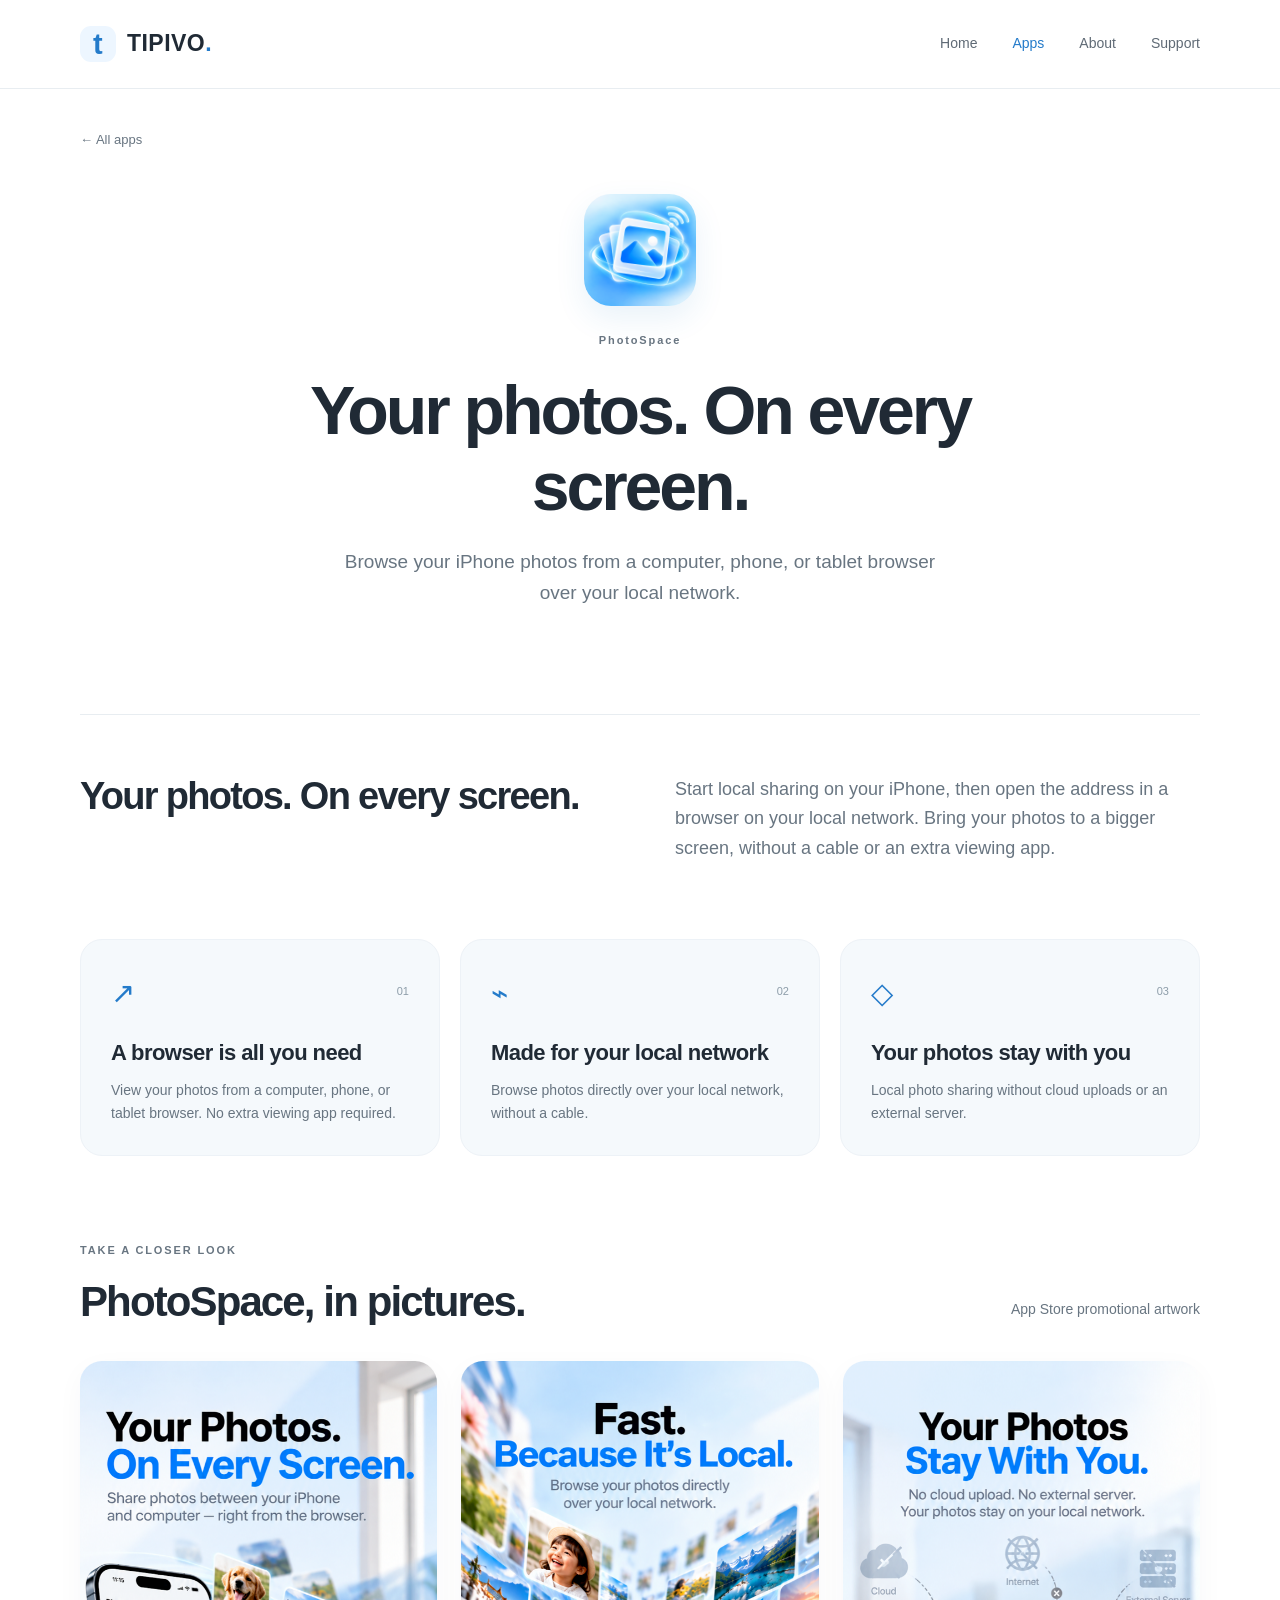
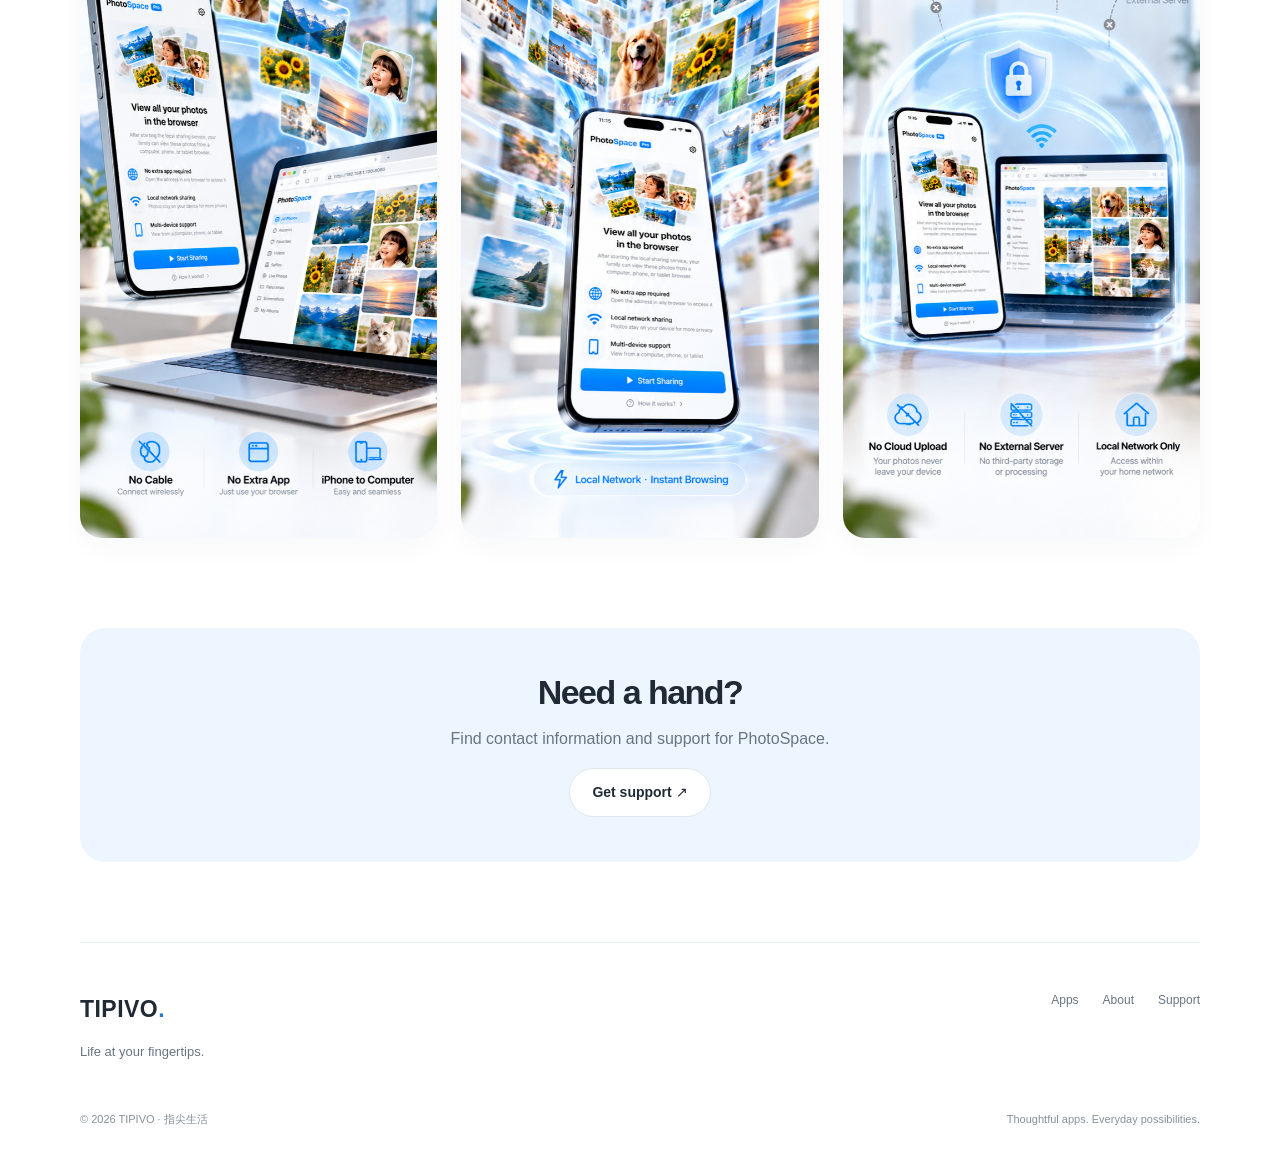
==== apps/photospace/index.html @ 38e9fb0a "Update policy" ====
<!doctype html>
<html lang="en"><head><meta charset="utf-8"><meta name="viewport" content="width=device-width, initial-scale=1"><title>PhotoSpace · TIPIVO</title><meta name="description" content="Browse your iPhone photos from a computer, phone, or tablet browser over your local network."><meta name="theme-color" content="#ffffff"><link rel="canonical" href="https://a724632952.github.io/tipivo-website/apps/photospace/index.html"><meta property="og:title" content="PhotoSpace · TIPIVO"><meta property="og:description" content="Browse your iPhone photos from a computer, phone, or tablet browser over your local network."><meta property="og:type" content="website"><link rel="icon" href="../../assets/favicon.svg" type="image/svg+xml"><link rel="stylesheet" href="../../assets/style.css"><script src="../../assets/main.js" defer></script></head>
<body><a class="skip" href="#main">Skip to content</a><header class="header"><div class="nav-wrap"><a class="brand" href="../../index.html" aria-label="TIPIVO home"><span class="brand-mark" aria-hidden="true">t</span>TIPIVO<span class="brand-dot">.</span></a><button class="menu-toggle" aria-expanded="false" aria-controls="navigation">Menu <span aria-hidden="true">☰</span></button><nav id="navigation" aria-label="Main navigation"><a href="../../index.html" >Home</a><a href="../../index.html#apps" aria-current="location">Apps</a><a href="../../about.html" >About</a><a href="../../support.html" >Support</a></nav></div></header><main id="main"><section class="product-intro container"><a class="back-link" href="../../index.html#apps">← All apps</a><img class="product-icon" src="../../assets/images/photospace-icon.png" alt="PhotoSpace app icon" width="112" height="112"><p class="eyebrow">PhotoSpace</p><h1>Your photos. On every screen.</h1><p>Browse your iPhone photos from a computer, phone, or tablet browser over your local network.</p></section><section class="product-summary container"><h2>Your photos. On every screen.</h2><p>Start local sharing on your iPhone, then open the address in a browser on your local network. Bring your photos to a bigger screen, without a cable or an extra viewing app.</p></section><section class="features container" aria-label="Features"><article><span class="feature-symbol" aria-hidden="true">↗</span><span class="feature-number">01</span><h3>A browser is all you need</h3><p>View your photos from a computer, phone, or tablet browser. No extra viewing app required.</p></article><article><span class="feature-symbol" aria-hidden="true">⌁</span><span class="feature-number">02</span><h3>Made for your local network</h3><p>Browse photos directly over your local network, without a cable.</p></article><article><span class="feature-symbol" aria-hidden="true">◇</span><span class="feature-number">03</span><h3>Your photos stay with you</h3><p>Local photo sharing without cloud uploads or an external server.</p></article></section><section class="screens container"><div class="section-heading"><div><span class="eyebrow">TAKE A CLOSER LOOK</span><h2>PhotoSpace, in pictures.</h2></div><p>App Store promotional artwork</p></div><div class="screenshot-grid"><a href="../../assets/images/photospace-screen-1.png" aria-label="View full image: PhotoSpace promotional artwork showing iPhone photos in a computer browser"><img src="../../assets/images/photospace-screen-1.png" alt="PhotoSpace promotional artwork showing iPhone photos in a computer browser" width="645" height="1400" loading="lazy"></a><a href="../../assets/images/photospace-screen-2.png" aria-label="View full image: PhotoSpace promotional artwork introducing local network photo browsing"><img src="../../assets/images/photospace-screen-2.png" alt="PhotoSpace promotional artwork introducing local network photo browsing" width="645" height="1400" loading="lazy"></a><a href="../../assets/images/photospace-screen-3.png" aria-label="View full image: PhotoSpace promotional artwork describing local sharing without cloud uploads"><img src="../../assets/images/photospace-screen-3.png" alt="PhotoSpace promotional artwork describing local sharing without cloud uploads" width="645" height="1400" loading="lazy"></a></div></section><section class="product-support container"><h2>Need a hand?</h2><p>Find contact information and support for PhotoSpace.</p><a class="button button-light" href="../../support.html">Get support ↗</a></section></main><footer><div class="footer-top"><div><a class="brand" href="../../index.html">TIPIVO<span class="brand-dot">.</span></a><p>Life at your fingertips.</p></div><div class="footer-links"><a class="text-link" href="../../index.html#apps">Apps</a><a class="text-link" href="../../about.html">About</a><a class="text-link" href="../../support.html">Support</a></div></div><div class="footer-bottom"><span>© 2026 TIPIVO · 指尖生活</span><span>Thoughtful apps. Everyday possibilities.</span></div></footer></body></html>
---- assets/style.css ----
:root{--ink:#202a35;--muted:#687581;--blue:#247bca;--pale:#edf6ff;--line:#e8edf1;--max:1120px}*{box-sizing:border-box}html{scroll-behavior:smooth;scroll-padding-top:100px}body{margin:0;background:#fff;color:var(--ink);font-family:-apple-system,BlinkMacSystemFont,"Segoe UI",sans-serif;-webkit-font-smoothing:antialiased;font-size:16px;line-height:1.65}a{color:inherit;text-decoration:none}button{font:inherit}img{display:block;max-width:100%;height:auto}h1,h2,h3,p{margin-top:0}h1,h2,h3{line-height:1.12;letter-spacing:-.045em;font-weight:600}p{color:var(--muted)}a,button{touch-action:manipulation}a:focus-visible,button:focus-visible{outline:3px solid var(--blue);outline-offset:6px}.container{width:min(var(--max),calc(100% - 96px));margin:auto}.header{position:sticky;top:0;z-index:20;background:rgba(255,255,255,.96);border-bottom:1px solid var(--line)}.nav-wrap{max-width:var(--max);margin:auto;min-height:88px;display:flex;align-items:center;justify-content:space-between}.brand{display:inline-flex;align-items:center;font-weight:750;font-size:23px;letter-spacing:.02em}.brand-dot{color:var(--blue)}.brand-mark{display:grid;place-items:center;border-radius:11px;background:var(--pale);color:var(--blue);font-size:29px;width:36px;height:36px;margin-right:11px;line-height:1}.header nav{display:flex;gap:35px;align-items:center}.header nav a{font-size:14px;color:#5f6a75;padding:10px 0}.header nav a:hover,.header nav a[aria-current]{color:var(--blue)}.menu-toggle{display:none}.skip{position:fixed;top:-90px;left:20px;background:var(--ink);color:white;padding:12px;z-index:40}.skip:focus{top:8px}.hero{position:relative;padding-top:100px;padding-bottom:84px;isolation:isolate;overflow:hidden}.hero-label,.eyebrow{font-size:11px;letter-spacing:.17em;font-weight:650;color:var(--muted)}.hero-label{display:flex;align-items:center;gap:9px;margin-bottom:34px}.hero-label>span{width:6px;height:6px;background:#78aad1;border-radius:50%}.hero-brand{color:var(--ink);font-weight:650;font-size:20px;letter-spacing:.08em;margin-bottom:10px}.hero h1{font-size:clamp(64px,6.8vw,90px);margin-bottom:25px;max-width:630px;position:relative;z-index:2}.hero h1>span,.page-intro h1>span{color:var(--blue)}.hero-description{font-size:18px;line-height:1.65;margin-bottom:29px}.button{display:inline-flex;gap:25px;align-items:center;justify-content:center;background:var(--blue);color:white;padding:12px 22px;border-radius:100px;font-size:14px;font-weight:550;transition:background .2s,transform .2s}.button:hover{background:#1669b1;transform:translateY(-2px)}.button-light{background:white;color:var(--ink);border:1px solid #dce7f0}.button-light:hover{background:#f8fcff}.hero-note{margin-top:56px;color:#81909e;font-size:12px;display:flex;gap:10px;align-items:center}.tiny-star{font-size:21px;color:#78add8}.hero-orbit{position:absolute;right:-9px;top:115px;width:480px;height:480px;background:radial-gradient(ellipse,#e8f4ff 0%,#f7fbff 42%,transparent 68%);z-index:-1}.orbit{position:absolute;border:1px solid #cfe5f8;border-radius:50%;inset:55px;transform:rotate(-25deg) scaleY(.64)}.orbit.two{inset:8px;transform:rotate(36deg) scaleY(.6)}.orbit.three{inset:85px;transform:rotate(80deg) scaleY(.78)}.orbit-core{position:absolute;left:165px;top:143px;display:flex;align-items:center;justify-content:center;width:150px;height:150px;border-radius:41px;font-size:115px;font-weight:650;color:#6aabe1;background:linear-gradient(140deg,#fff,#e2f1fe);border:1px solid #fff;box-shadow:0 18px 55px #8bb7dd20;transform:rotate(-10deg);line-height:1}.orbit-core>span{font-size:35px;margin-top:65px}.orbit-label{position:absolute;bottom:60px;right:80px;font-size:11px;letter-spacing:.13em;color:#8ba9c2}.apps-section{padding:55px 0 85px;scroll-margin-top:0}.section-heading{display:flex;justify-content:space-between;align-items:end;gap:30px;margin-bottom:36px}.section-heading h2{font-size:42px;margin:15px 0 0}.section-heading>p{font-size:14px;margin:0 0 4px}.app-card{display:grid;grid-template-columns:1fr 1fr;background:#f1f7fc;border-radius:30px;overflow:hidden;min-height:510px;border:1px solid #e7eff6;box-shadow:0 10px 32px #20374d04}.app-card+.app-card{margin-top:30px}.app-copy{padding:48px 55px;align-self:center}.app-copy .eyebrow{font-size:10px}.app-icon{margin:28px 0 21px;border-radius:23px;box-shadow:0 8px 18px #2d85ca17}.app-copy h3{font-size:35px;margin-bottom:10px}.app-tagline{font-size:20px;color:#354b60!important;margin-bottom:11px;letter-spacing:-.025em}.app-copy p:not(.app-tagline){font-size:14px;max-width:325px;margin-bottom:24px}.app-art{overflow:hidden;max-height:570px;align-self:stretch;display:block;background:#e2f2ff}.app-art img{width:100%;height:100%;object-fit:cover;object-position:center 38%;transition:transform .4s}.app-art:hover img{transform:scale(1.025)}.studio{padding:80px 0 100px;border-top:1px solid var(--line);display:grid;grid-template-columns:1fr 1fr;gap:90px}.studio h2{font-size:39px;margin:15px 0}.studio>div+div{padding-top:18px}.studio p{font-size:16px}.text-link{font-size:14px;color:var(--blue);display:inline-block}.text-link:hover{text-decoration:underline;text-underline-offset:4px}.contact-strip{padding:38px 45px;display:flex;align-items:center;justify-content:space-between;background:var(--pale);border-radius:23px;margin-bottom:95px;gap:20px}.contact-strip h2{font-size:30px;margin:12px 0 0}footer{max-width:var(--max);margin:auto;padding:48px 0 27px;border-top:1px solid var(--line)}.footer-top{display:flex;justify-content:space-between;gap:25px}.footer-top p{font-size:13px;margin-top:12px}.footer-links{display:flex;gap:24px;align-items:start;flex-wrap:wrap;justify-content:end}.footer-links a{color:var(--muted);font-size:12px}.footer-bottom{display:flex;justify-content:space-between;color:#86909a;font-size:11px;margin-top:35px;gap:15px}.page-intro{padding:105px 0 55px}.page-intro h1{font-size:clamp(45px,6vw,72px);margin:25px 0}.page-intro p{max-width:620px;font-size:19px}.prose{padding:30px 0 110px;max-width:780px}.prose h2{font-size:34px}.prose p{font-size:18px}.prose .button{margin-top:15px}.support-panel hr{border:0;border-top:1px solid var(--line);margin:40px 0}.product-intro{text-align:center;padding:40px 0 80px}.back-link{display:block;text-align:left;font-size:13px;color:var(--muted);margin-bottom:44px}.product-icon{border-radius:27px;margin:0 auto 25px;box-shadow:0 12px 30px #2c7fc31a}.product-intro h1{font-size:clamp(42px,5.5vw,68px);max-width:850px;margin:22px auto}.product-intro>p:not(.eyebrow){font-size:19px;max-width:620px;margin:0 auto 25px}.product-summary{display:grid;grid-template-columns:1fr 1fr;gap:70px;padding:60px 0;border-top:1px solid var(--line)}.product-summary h2{font-size:38px;margin:0}.product-summary p{margin:0;font-size:18px}.features{display:grid;grid-template-columns:repeat(3,1fr);gap:20px;padding:15px 0 80px}.features article{padding:30px;background:#f5f9fc;border:1px solid #edf2f7;border-radius:22px}.feature-symbol{font-size:29px;color:var(--blue)}.feature-number{float:right;font-size:11px;color:#8d9da9;padding-top:12px}.features h3{font-size:22px;margin:24px 0 13px;letter-spacing:-.025em}.features p{font-size:14px;margin-bottom:0}.screens{padding-bottom:90px}.screenshot-grid{display:grid;grid-template-columns:repeat(3,1fr);gap:24px}.screenshot-grid a{border-radius:22px;overflow:hidden;box-shadow:0 8px 28px #20374d09}.screenshot-grid img{width:100%}.product-support{text-align:center;background:var(--pale);border-radius:25px;padding:45px;margin-bottom:80px}.product-support h2{font-size:34px;margin-bottom:15px}.legal-links{display:flex;gap:25px;justify-content:center;margin-top:20px}@media(min-width:1500px){.hero{padding-top:115px;padding-bottom:100px}}@media(max-width:1200px){.nav-wrap,footer{width:calc(100% - 96px)}.hero-orbit{right:-65px;transform:scale(.85)}.hero h1{font-size:75px}.app-copy{padding:35px}}@media(max-width:900px){.hero-orbit{right:-150px;opacity:.7}.hero h1{font-size:68px}.app-card{min-height:460px}.app-copy{padding:30px}.app-copy .eyebrow{font-size:9px}.section-heading h2{font-size:34px}.studio{gap:45px}.studio h2{font-size:32px}.features{gap:12px}.features article{padding:22px}.features h3{font-size:20px}}@media(max-width:700px){.container,.nav-wrap,footer{width:calc(100% - 40px)}.nav-wrap{min-height:72px}.brand{font-size:21px}.menu-toggle{display:flex;align-items:center;gap:10px;border:0;background:transparent;color:var(--ink);font-size:13px;padding:10px 0 10px 15px}.header nav{display:none;position:absolute;top:72px;left:0;right:0;background:white;padding:15px 25px 25px;border-bottom:1px solid var(--line);box-shadow:0 15px 20px #22374c08}.header nav.open{display:flex;flex-direction:column;gap:2px;align-items:stretch}.header nav a{padding:11px}.hero{padding-top:65px;padding-bottom:45px}.hero-label{font-size:9px;margin-bottom:28px}.hero h1{font-size:clamp(53px,13vw,76px)}.hero-description{font-size:16px}.hero-brand{font-size:17px}.hero-orbit{width:300px;height:300px;right:-140px;top:100px;opacity:.3}.orbit-core{left:95px;top:90px;width:110px;height:110px;border-radius:30px;font-size:85px}.orbit-core>span{margin-top:45px;font-size:25px}.orbit-label{display:none}.hero-note{margin-top:38px;font-size:11px}.apps-section{padding:40px 0 60px}.section-heading{display:block;margin-bottom:25px}.section-heading h2{font-size:31px}.section-heading>p{margin-top:20px}.section-heading>p br{display:none}.app-card{grid-template-columns:1fr;border-radius:24px}.app-copy{padding:30px}.app-copy .eyebrow{font-size:9px}.app-icon{width:72px;margin:24px 0 20px;border-radius:19px}.app-copy h3{font-size:31px}.app-copy p:not(.app-tagline){max-width:none}.app-art{height:350px;max-height:none}.app-art img{object-position:50% 47%}.studio{grid-template-columns:1fr;gap:8px;padding:45px 0}.studio h2{font-size:32px}.studio>div+div{padding-top:0}.contact-strip{padding:30px 25px;align-items:start;flex-direction:column;margin-bottom:55px}.contact-strip h2{font-size:26px}.contact-strip .button{margin-top:5px}.footer-top{flex-direction:column}.footer-links{justify-content:start;gap:20px}.footer-bottom{flex-direction:column;gap:4px;margin-top:28px}footer{padding-top:35px}.page-intro{padding:65px 0 25px}.page-intro h1{font-size:44px}.page-intro p{font-size:17px}.prose{padding:30px 0 70px}.prose p{font-size:16px}.prose h2{font-size:30px}.product-intro{padding:25px 0 45px}.back-link{margin-bottom:35px}.product-intro h1{font-size:43px}.product-intro>p:not(.eyebrow){font-size:17px}.product-summary{grid-template-columns:1fr;gap:22px;padding:35px 0}.product-summary h2{font-size:33px}.product-summary p{font-size:16px}.features{grid-template-columns:1fr;padding-bottom:50px}.features article{padding:25px}.features h3{margin-top:15px}.screenshot-grid{gap:12px;grid-template-columns:1fr}.screenshot-grid a{max-width:390px;margin:auto}.screens{padding-bottom:50px}.product-support{padding:30px 20px;margin-bottom:55px}}@media(prefers-reduced-motion:reduce){html{scroll-behavior:auto}*,*::before,*::after{transition:none!important;animation:none!important}}

@media(max-width:700px){html:not(.js) .nav-wrap{flex-wrap:wrap}html:not(.js) .menu-toggle{display:none}html:not(.js) .header nav{display:flex;position:static;padding:0 0 12px;box-shadow:none;border:0;gap:22px;width:100%;justify-content:space-between}html:not(.js) .header nav a{padding:8px 0}}
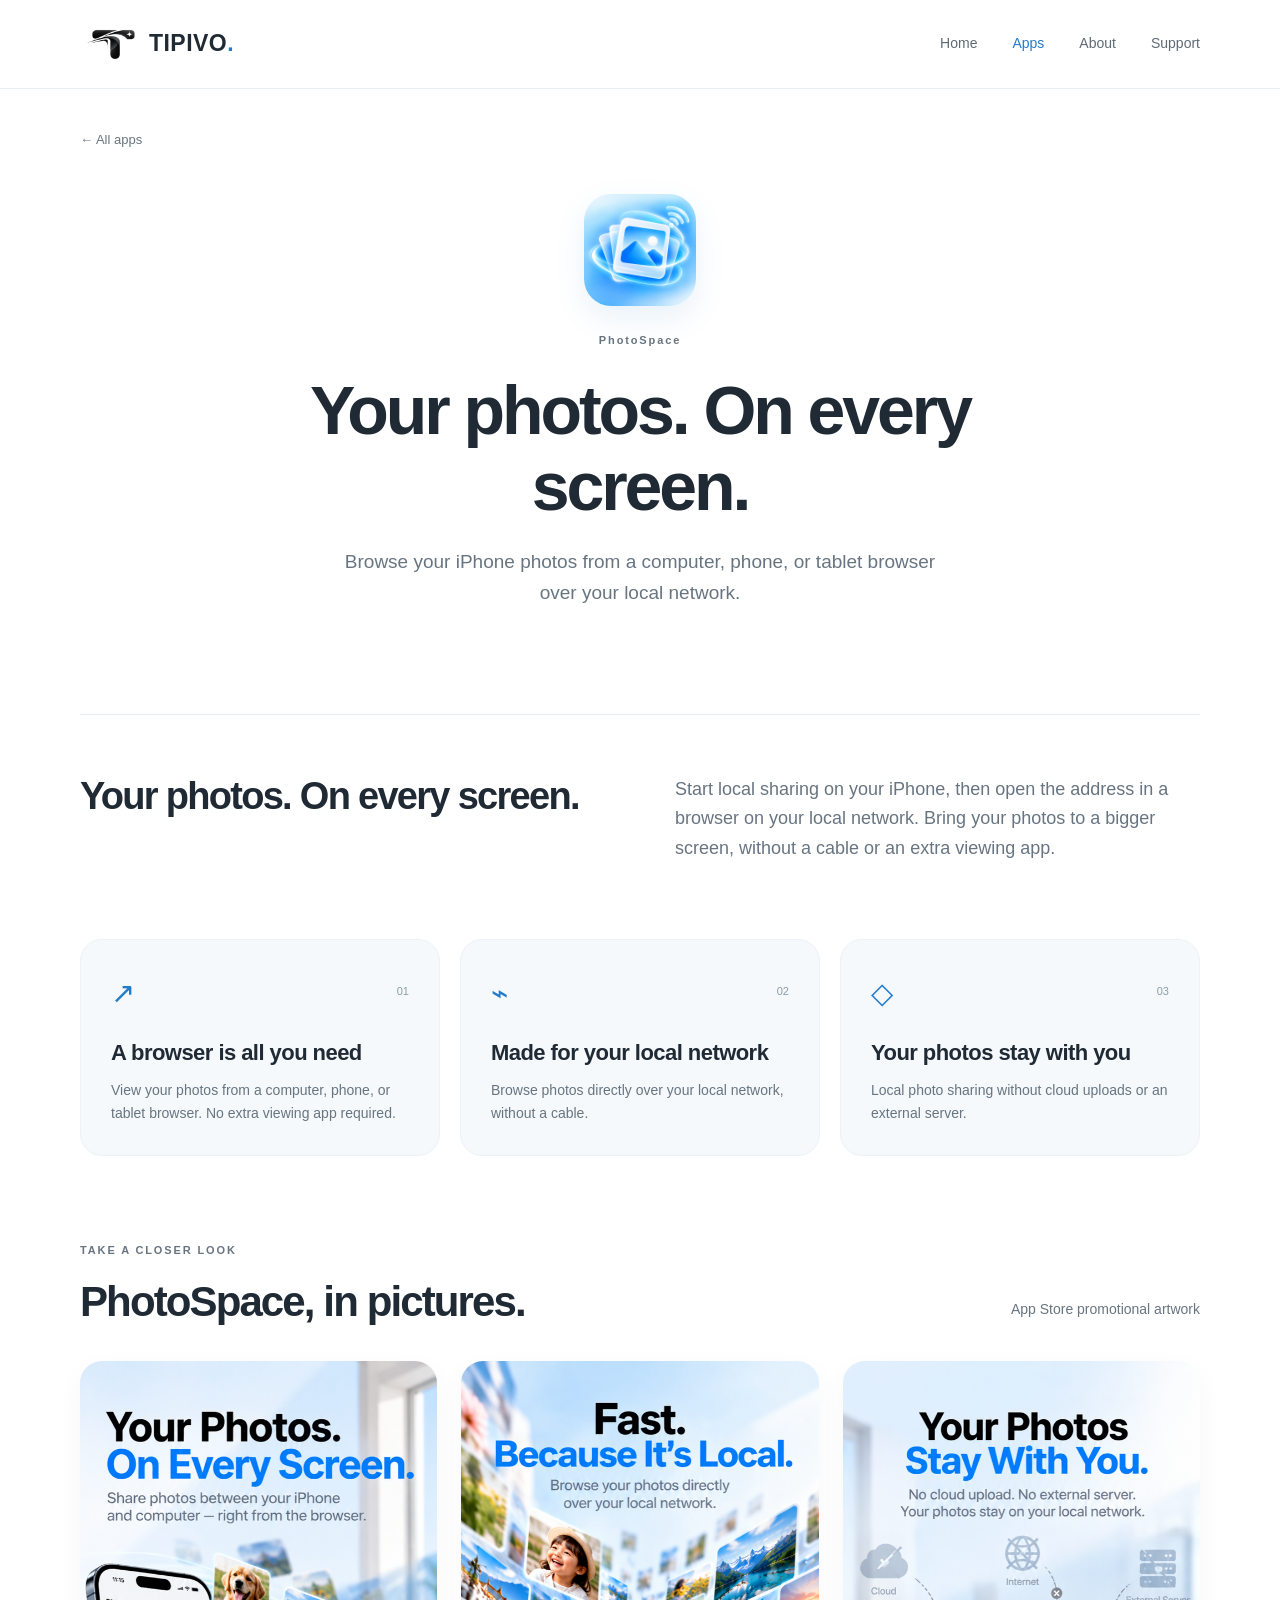
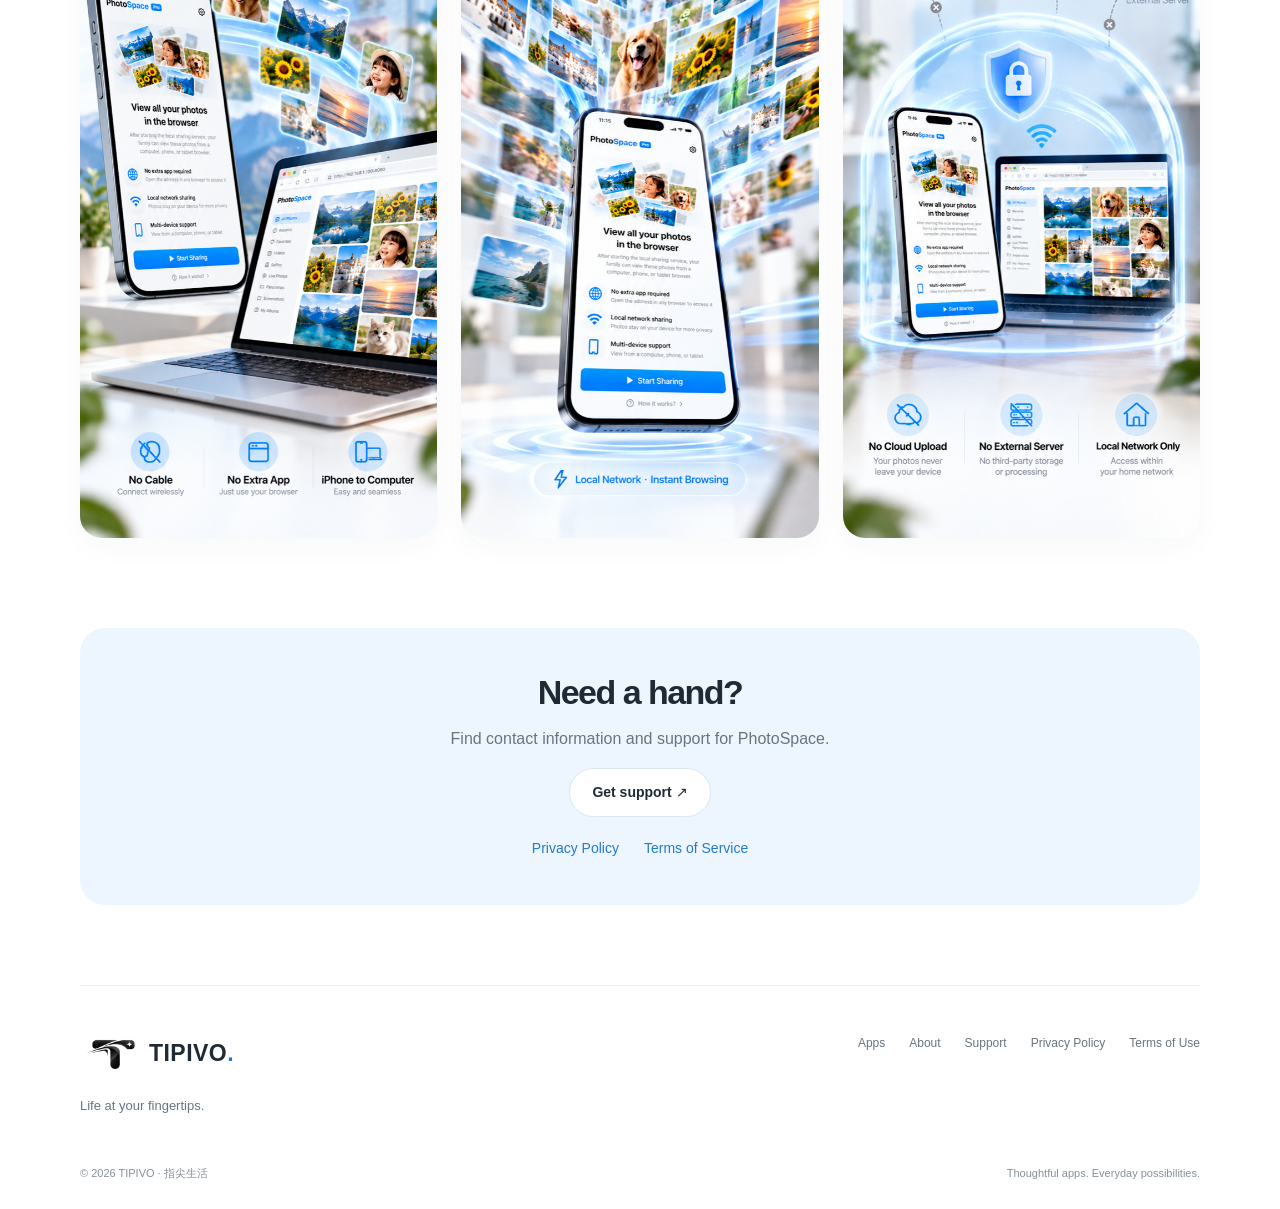
==== commit ff23efa1: "UPDATE LOGO, And protocol" ====
--- a/apps/photospace/index.html
+++ b/apps/photospace/index.html
@@ -1,3 +1,3 @@
 <!doctype html>
-<html lang="en"><head><meta charset="utf-8"><meta name="viewport" content="width=device-width, initial-scale=1"><title>PhotoSpace · TIPIVO</title><meta name="description" content="Browse your iPhone photos from a computer, phone, or tablet browser over your local network."><meta name="theme-color" content="#ffffff"><link rel="canonical" href="https://a724632952.github.io/tipivo-website/apps/photospace/index.html"><meta property="og:title" content="PhotoSpace · TIPIVO"><meta property="og:description" content="Browse your iPhone photos from a computer, phone, or tablet browser over your local network."><meta property="og:type" content="website"><link rel="icon" href="../../assets/favicon.svg" type="image/svg+xml"><link rel="stylesheet" href="../../assets/style.css"><script src="../../assets/main.js" defer></script></head>
-<body><a class="skip" href="#main">Skip to content</a><header class="header"><div class="nav-wrap"><a class="brand" href="../../index.html" aria-label="TIPIVO home"><span class="brand-mark" aria-hidden="true">t</span>TIPIVO<span class="brand-dot">.</span></a><button class="menu-toggle" aria-expanded="false" aria-controls="navigation">Menu <span aria-hidden="true">☰</span></button><nav id="navigation" aria-label="Main navigation"><a href="../../index.html" >Home</a><a href="../../index.html#apps" aria-current="location">Apps</a><a href="../../about.html" >About</a><a href="../../support.html" >Support</a></nav></div></header><main id="main"><section class="product-intro container"><a class="back-link" href="../../index.html#apps">← All apps</a><img class="product-icon" src="../../assets/images/photospace-icon.png" alt="PhotoSpace app icon" width="112" height="112"><p class="eyebrow">PhotoSpace</p><h1>Your photos. On every screen.</h1><p>Browse your iPhone photos from a computer, phone, or tablet browser over your local network.</p></section><section class="product-summary container"><h2>Your photos. On every screen.</h2><p>Start local sharing on your iPhone, then open the address in a browser on your local network. Bring your photos to a bigger screen, without a cable or an extra viewing app.</p></section><section class="features container" aria-label="Features"><article><span class="feature-symbol" aria-hidden="true">↗</span><span class="feature-number">01</span><h3>A browser is all you need</h3><p>View your photos from a computer, phone, or tablet browser. No extra viewing app required.</p></article><article><span class="feature-symbol" aria-hidden="true">⌁</span><span class="feature-number">02</span><h3>Made for your local network</h3><p>Browse photos directly over your local network, without a cable.</p></article><article><span class="feature-symbol" aria-hidden="true">◇</span><span class="feature-number">03</span><h3>Your photos stay with you</h3><p>Local photo sharing without cloud uploads or an external server.</p></article></section><section class="screens container"><div class="section-heading"><div><span class="eyebrow">TAKE A CLOSER LOOK</span><h2>PhotoSpace, in pictures.</h2></div><p>App Store promotional artwork</p></div><div class="screenshot-grid"><a href="../../assets/images/photospace-screen-1.png" aria-label="View full image: PhotoSpace promotional artwork showing iPhone photos in a computer browser"><img src="../../assets/images/photospace-screen-1.png" alt="PhotoSpace promotional artwork showing iPhone photos in a computer browser" width="645" height="1400" loading="lazy"></a><a href="../../assets/images/photospace-screen-2.png" aria-label="View full image: PhotoSpace promotional artwork introducing local network photo browsing"><img src="../../assets/images/photospace-screen-2.png" alt="PhotoSpace promotional artwork introducing local network photo browsing" width="645" height="1400" loading="lazy"></a><a href="../../assets/images/photospace-screen-3.png" aria-label="View full image: PhotoSpace promotional artwork describing local sharing without cloud uploads"><img src="../../assets/images/photospace-screen-3.png" alt="PhotoSpace promotional artwork describing local sharing without cloud uploads" width="645" height="1400" loading="lazy"></a></div></section><section class="product-support container"><h2>Need a hand?</h2><p>Find contact information and support for PhotoSpace.</p><a class="button button-light" href="../../support.html">Get support ↗</a></section></main><footer><div class="footer-top"><div><a class="brand" href="../../index.html">TIPIVO<span class="brand-dot">.</span></a><p>Life at your fingertips.</p></div><div class="footer-links"><a class="text-link" href="../../index.html#apps">Apps</a><a class="text-link" href="../../about.html">About</a><a class="text-link" href="../../support.html">Support</a></div></div><div class="footer-bottom"><span>© 2026 TIPIVO · 指尖生活</span><span>Thoughtful apps. Everyday possibilities.</span></div></footer></body></html>+<html lang="en"><head><meta charset="utf-8"><meta name="viewport" content="width=device-width, initial-scale=1"><title>PhotoSpace · TIPIVO</title><meta name="description" content="Browse your iPhone photos from a computer, phone, or tablet browser over your local network."><meta name="theme-color" content="#ffffff"><link rel="canonical" href="https://a724632952.github.io/tipivo-website/apps/photospace/index.html"><meta property="og:title" content="PhotoSpace · TIPIVO"><meta property="og:description" content="Browse your iPhone photos from a computer, phone, or tablet browser over your local network."><meta property="og:type" content="website"><link rel="icon" href="../../assets/images/tipivo-logo.png" type="image/png"><link rel="stylesheet" href="../../assets/style.css"><script src="../../assets/main.js" defer></script></head>
+<body><a class="skip" href="#main">Skip to content</a><header class="header"><div class="nav-wrap"><a class="brand" href="../../index.html" aria-label="TIPIVO home"><img class="brand-logo" src="../../assets/images/tipivo-logo.png" width="60" height="40" alt="">TIPIVO<span class="brand-dot">.</span></a><button class="menu-toggle" aria-expanded="false" aria-controls="navigation">Menu <span aria-hidden="true">☰</span></button><nav id="navigation" aria-label="Main navigation"><a href="../../index.html" >Home</a><a href="../../index.html#apps" aria-current="location">Apps</a><a href="../../about.html" >About</a><a href="../../support.html" >Support</a></nav></div></header><main id="main"><section class="product-intro container"><a class="back-link" href="../../index.html#apps">← All apps</a><img class="product-icon" src="../../assets/images/photospace-icon.png" alt="PhotoSpace app icon" width="112" height="112"><p class="eyebrow">PhotoSpace</p><h1>Your photos. On every screen.</h1><p>Browse your iPhone photos from a computer, phone, or tablet browser over your local network.</p></section><section class="product-summary container"><h2>Your photos. On every screen.</h2><p>Start local sharing on your iPhone, then open the address in a browser on your local network. Bring your photos to a bigger screen, without a cable or an extra viewing app.</p></section><section class="features container" aria-label="Features"><article><span class="feature-symbol" aria-hidden="true">↗</span><span class="feature-number">01</span><h3>A browser is all you need</h3><p>View your photos from a computer, phone, or tablet browser. No extra viewing app required.</p></article><article><span class="feature-symbol" aria-hidden="true">⌁</span><span class="feature-number">02</span><h3>Made for your local network</h3><p>Browse photos directly over your local network, without a cable.</p></article><article><span class="feature-symbol" aria-hidden="true">◇</span><span class="feature-number">03</span><h3>Your photos stay with you</h3><p>Local photo sharing without cloud uploads or an external server.</p></article></section><section class="screens container"><div class="section-heading"><div><span class="eyebrow">TAKE A CLOSER LOOK</span><h2>PhotoSpace, in pictures.</h2></div><p>App Store promotional artwork</p></div><div class="screenshot-grid"><a href="../../assets/images/photospace-screen-1.png" aria-label="View full image: PhotoSpace promotional artwork showing iPhone photos in a computer browser"><img src="../../assets/images/photospace-screen-1.png" alt="PhotoSpace promotional artwork showing iPhone photos in a computer browser" width="645" height="1400" loading="lazy"></a><a href="../../assets/images/photospace-screen-2.png" aria-label="View full image: PhotoSpace promotional artwork introducing local network photo browsing"><img src="../../assets/images/photospace-screen-2.png" alt="PhotoSpace promotional artwork introducing local network photo browsing" width="645" height="1400" loading="lazy"></a><a href="../../assets/images/photospace-screen-3.png" aria-label="View full image: PhotoSpace promotional artwork describing local sharing without cloud uploads"><img src="../../assets/images/photospace-screen-3.png" alt="PhotoSpace promotional artwork describing local sharing without cloud uploads" width="645" height="1400" loading="lazy"></a></div></section><section class="product-support container"><h2>Need a hand?</h2><p>Find contact information and support for PhotoSpace.</p><a class="button button-light" href="../../support.html">Get support ↗</a><div class="legal-links"><a class="text-link" href="../../apps/photospace/privacy.html">Privacy Policy</a><a class="text-link" href="../../apps/photospace/terms.html">Terms of Service</a></div></section></main><footer><div class="footer-top"><div><a class="brand" href="../../index.html"><img class="brand-logo" src="../../assets/images/tipivo-logo.png" width="60" height="40" alt="">TIPIVO<span class="brand-dot">.</span></a><p>Life at your fingertips.</p></div><div class="footer-links"><a class="text-link" href="../../index.html#apps">Apps</a><a class="text-link" href="../../about.html">About</a><a class="text-link" href="../../support.html">Support</a><a class="text-link" href="../../privacy.html">Privacy Policy</a><a class="text-link" href="../../terms.html">Terms of Use</a></div></div><div class="footer-bottom"><span>© 2026 TIPIVO · 指尖生活</span><span>Thoughtful apps. Everyday possibilities.</span></div></footer></body></html>
--- a/assets/style.css
+++ b/assets/style.css
@@ -1,3 +1,13 @@
 :root{--ink:#202a35;--muted:#687581;--blue:#247bca;--pale:#edf6ff;--line:#e8edf1;--max:1120px}*{box-sizing:border-box}html{scroll-behavior:smooth;scroll-padding-top:100px}body{margin:0;background:#fff;color:var(--ink);font-family:-apple-system,BlinkMacSystemFont,"Segoe UI",sans-serif;-webkit-font-smoothing:antialiased;font-size:16px;line-height:1.65}a{color:inherit;text-decoration:none}button{font:inherit}img{display:block;max-width:100%;height:auto}h1,h2,h3,p{margin-top:0}h1,h2,h3{line-height:1.12;letter-spacing:-.045em;font-weight:600}p{color:var(--muted)}a,button{touch-action:manipulation}a:focus-visible,button:focus-visible{outline:3px solid var(--blue);outline-offset:6px}.container{width:min(var(--max),calc(100% - 96px));margin:auto}.header{position:sticky;top:0;z-index:20;background:rgba(255,255,255,.96);border-bottom:1px solid var(--line)}.nav-wrap{max-width:var(--max);margin:auto;min-height:88px;display:flex;align-items:center;justify-content:space-between}.brand{display:inline-flex;align-items:center;font-weight:750;font-size:23px;letter-spacing:.02em}.brand-dot{color:var(--blue)}.brand-mark{display:grid;place-items:center;border-radius:11px;background:var(--pale);color:var(--blue);font-size:29px;width:36px;height:36px;margin-right:11px;line-height:1}.header nav{display:flex;gap:35px;align-items:center}.header nav a{font-size:14px;color:#5f6a75;padding:10px 0}.header nav a:hover,.header nav a[aria-current]{color:var(--blue)}.menu-toggle{display:none}.skip{position:fixed;top:-90px;left:20px;background:var(--ink);color:white;padding:12px;z-index:40}.skip:focus{top:8px}.hero{position:relative;padding-top:100px;padding-bottom:84px;isolation:isolate;overflow:hidden}.hero-label,.eyebrow{font-size:11px;letter-spacing:.17em;font-weight:650;color:var(--muted)}.hero-label{display:flex;align-items:center;gap:9px;margin-bottom:34px}.hero-label>span{width:6px;height:6px;background:#78aad1;border-radius:50%}.hero-brand{color:var(--ink);font-weight:650;font-size:20px;letter-spacing:.08em;margin-bottom:10px}.hero h1{font-size:clamp(64px,6.8vw,90px);margin-bottom:25px;max-width:630px;position:relative;z-index:2}.hero h1>span,.page-intro h1>span{color:var(--blue)}.hero-description{font-size:18px;line-height:1.65;margin-bottom:29px}.button{display:inline-flex;gap:25px;align-items:center;justify-content:center;background:var(--blue);color:white;padding:12px 22px;border-radius:100px;font-size:14px;font-weight:550;transition:background .2s,transform .2s}.button:hover{background:#1669b1;transform:translateY(-2px)}.button-light{background:white;color:var(--ink);border:1px solid #dce7f0}.button-light:hover{background:#f8fcff}.hero-note{margin-top:56px;color:#81909e;font-size:12px;display:flex;gap:10px;align-items:center}.tiny-star{font-size:21px;color:#78add8}.hero-orbit{position:absolute;right:-9px;top:115px;width:480px;height:480px;background:radial-gradient(ellipse,#e8f4ff 0%,#f7fbff 42%,transparent 68%);z-index:-1}.orbit{position:absolute;border:1px solid #cfe5f8;border-radius:50%;inset:55px;transform:rotate(-25deg) scaleY(.64)}.orbit.two{inset:8px;transform:rotate(36deg) scaleY(.6)}.orbit.three{inset:85px;transform:rotate(80deg) scaleY(.78)}.orbit-core{position:absolute;left:165px;top:143px;display:flex;align-items:center;justify-content:center;width:150px;height:150px;border-radius:41px;font-size:115px;font-weight:650;color:#6aabe1;background:linear-gradient(140deg,#fff,#e2f1fe);border:1px solid #fff;box-shadow:0 18px 55px #8bb7dd20;transform:rotate(-10deg);line-height:1}.orbit-core>span{font-size:35px;margin-top:65px}.orbit-label{position:absolute;bottom:60px;right:80px;font-size:11px;letter-spacing:.13em;color:#8ba9c2}.apps-section{padding:55px 0 85px;scroll-margin-top:0}.section-heading{display:flex;justify-content:space-between;align-items:end;gap:30px;margin-bottom:36px}.section-heading h2{font-size:42px;margin:15px 0 0}.section-heading>p{font-size:14px;margin:0 0 4px}.app-card{display:grid;grid-template-columns:1fr 1fr;background:#f1f7fc;border-radius:30px;overflow:hidden;min-height:510px;border:1px solid #e7eff6;box-shadow:0 10px 32px #20374d04}.app-card+.app-card{margin-top:30px}.app-copy{padding:48px 55px;align-self:center}.app-copy .eyebrow{font-size:10px}.app-icon{margin:28px 0 21px;border-radius:23px;box-shadow:0 8px 18px #2d85ca17}.app-copy h3{font-size:35px;margin-bottom:10px}.app-tagline{font-size:20px;color:#354b60!important;margin-bottom:11px;letter-spacing:-.025em}.app-copy p:not(.app-tagline){font-size:14px;max-width:325px;margin-bottom:24px}.app-art{overflow:hidden;max-height:570px;align-self:stretch;display:block;background:#e2f2ff}.app-art img{width:100%;height:100%;object-fit:cover;object-position:center 38%;transition:transform .4s}.app-art:hover img{transform:scale(1.025)}.studio{padding:80px 0 100px;border-top:1px solid var(--line);display:grid;grid-template-columns:1fr 1fr;gap:90px}.studio h2{font-size:39px;margin:15px 0}.studio>div+div{padding-top:18px}.studio p{font-size:16px}.text-link{font-size:14px;color:var(--blue);display:inline-block}.text-link:hover{text-decoration:underline;text-underline-offset:4px}.contact-strip{padding:38px 45px;display:flex;align-items:center;justify-content:space-between;background:var(--pale);border-radius:23px;margin-bottom:95px;gap:20px}.contact-strip h2{font-size:30px;margin:12px 0 0}footer{max-width:var(--max);margin:auto;padding:48px 0 27px;border-top:1px solid var(--line)}.footer-top{display:flex;justify-content:space-between;gap:25px}.footer-top p{font-size:13px;margin-top:12px}.footer-links{display:flex;gap:24px;align-items:start;flex-wrap:wrap;justify-content:end}.footer-links a{color:var(--muted);font-size:12px}.footer-bottom{display:flex;justify-content:space-between;color:#86909a;font-size:11px;margin-top:35px;gap:15px}.page-intro{padding:105px 0 55px}.page-intro h1{font-size:clamp(45px,6vw,72px);margin:25px 0}.page-intro p{max-width:620px;font-size:19px}.prose{padding:30px 0 110px;max-width:780px}.prose h2{font-size:34px}.prose p{font-size:18px}.prose .button{margin-top:15px}.support-panel hr{border:0;border-top:1px solid var(--line);margin:40px 0}.product-intro{text-align:center;padding:40px 0 80px}.back-link{display:block;text-align:left;font-size:13px;color:var(--muted);margin-bottom:44px}.product-icon{border-radius:27px;margin:0 auto 25px;box-shadow:0 12px 30px #2c7fc31a}.product-intro h1{font-size:clamp(42px,5.5vw,68px);max-width:850px;margin:22px auto}.product-intro>p:not(.eyebrow){font-size:19px;max-width:620px;margin:0 auto 25px}.product-summary{display:grid;grid-template-columns:1fr 1fr;gap:70px;padding:60px 0;border-top:1px solid var(--line)}.product-summary h2{font-size:38px;margin:0}.product-summary p{margin:0;font-size:18px}.features{display:grid;grid-template-columns:repeat(3,1fr);gap:20px;padding:15px 0 80px}.features article{padding:30px;background:#f5f9fc;border:1px solid #edf2f7;border-radius:22px}.feature-symbol{font-size:29px;color:var(--blue)}.feature-number{float:right;font-size:11px;color:#8d9da9;padding-top:12px}.features h3{font-size:22px;margin:24px 0 13px;letter-spacing:-.025em}.features p{font-size:14px;margin-bottom:0}.screens{padding-bottom:90px}.screenshot-grid{display:grid;grid-template-columns:repeat(3,1fr);gap:24px}.screenshot-grid a{border-radius:22px;overflow:hidden;box-shadow:0 8px 28px #20374d09}.screenshot-grid img{width:100%}.product-support{text-align:center;background:var(--pale);border-radius:25px;padding:45px;margin-bottom:80px}.product-support h2{font-size:34px;margin-bottom:15px}.legal-links{display:flex;gap:25px;justify-content:center;margin-top:20px}@media(min-width:1500px){.hero{padding-top:115px;padding-bottom:100px}}@media(max-width:1200px){.nav-wrap,footer{width:calc(100% - 96px)}.hero-orbit{right:-65px;transform:scale(.85)}.hero h1{font-size:75px}.app-copy{padding:35px}}@media(max-width:900px){.hero-orbit{right:-150px;opacity:.7}.hero h1{font-size:68px}.app-card{min-height:460px}.app-copy{padding:30px}.app-copy .eyebrow{font-size:9px}.section-heading h2{font-size:34px}.studio{gap:45px}.studio h2{font-size:32px}.features{gap:12px}.features article{padding:22px}.features h3{font-size:20px}}@media(max-width:700px){.container,.nav-wrap,footer{width:calc(100% - 40px)}.nav-wrap{min-height:72px}.brand{font-size:21px}.menu-toggle{display:flex;align-items:center;gap:10px;border:0;background:transparent;color:var(--ink);font-size:13px;padding:10px 0 10px 15px}.header nav{display:none;position:absolute;top:72px;left:0;right:0;background:white;padding:15px 25px 25px;border-bottom:1px solid var(--line);box-shadow:0 15px 20px #22374c08}.header nav.open{display:flex;flex-direction:column;gap:2px;align-items:stretch}.header nav a{padding:11px}.hero{padding-top:65px;padding-bottom:45px}.hero-label{font-size:9px;margin-bottom:28px}.hero h1{font-size:clamp(53px,13vw,76px)}.hero-description{font-size:16px}.hero-brand{font-size:17px}.hero-orbit{width:300px;height:300px;right:-140px;top:100px;opacity:.3}.orbit-core{left:95px;top:90px;width:110px;height:110px;border-radius:30px;font-size:85px}.orbit-core>span{margin-top:45px;font-size:25px}.orbit-label{display:none}.hero-note{margin-top:38px;font-size:11px}.apps-section{padding:40px 0 60px}.section-heading{display:block;margin-bottom:25px}.section-heading h2{font-size:31px}.section-heading>p{margin-top:20px}.section-heading>p br{display:none}.app-card{grid-template-columns:1fr;border-radius:24px}.app-copy{padding:30px}.app-copy .eyebrow{font-size:9px}.app-icon{width:72px;margin:24px 0 20px;border-radius:19px}.app-copy h3{font-size:31px}.app-copy p:not(.app-tagline){max-width:none}.app-art{height:350px;max-height:none}.app-art img{object-position:50% 47%}.studio{grid-template-columns:1fr;gap:8px;padding:45px 0}.studio h2{font-size:32px}.studio>div+div{padding-top:0}.contact-strip{padding:30px 25px;align-items:start;flex-direction:column;margin-bottom:55px}.contact-strip h2{font-size:26px}.contact-strip .button{margin-top:5px}.footer-top{flex-direction:column}.footer-links{justify-content:start;gap:20px}.footer-bottom{flex-direction:column;gap:4px;margin-top:28px}footer{padding-top:35px}.page-intro{padding:65px 0 25px}.page-intro h1{font-size:44px}.page-intro p{font-size:17px}.prose{padding:30px 0 70px}.prose p{font-size:16px}.prose h2{font-size:30px}.product-intro{padding:25px 0 45px}.back-link{margin-bottom:35px}.product-intro h1{font-size:43px}.product-intro>p:not(.eyebrow){font-size:17px}.product-summary{grid-template-columns:1fr;gap:22px;padding:35px 0}.product-summary h2{font-size:33px}.product-summary p{font-size:16px}.features{grid-template-columns:1fr;padding-bottom:50px}.features article{padding:25px}.features h3{margin-top:15px}.screenshot-grid{gap:12px;grid-template-columns:1fr}.screenshot-grid a{max-width:390px;margin:auto}.screens{padding-bottom:50px}.product-support{padding:30px 20px;margin-bottom:55px}}@media(prefers-reduced-motion:reduce){html{scroll-behavior:auto}*,*::before,*::after{transition:none!important;animation:none!important}}
 
 @media(max-width:700px){html:not(.js) .nav-wrap{flex-wrap:wrap}html:not(.js) .menu-toggle{display:none}html:not(.js) .header nav{display:flex;position:static;padding:0 0 12px;box-shadow:none;border:0;gap:22px;width:100%;justify-content:space-between}html:not(.js) .header nav a{padding:8px 0}}
+
+/* Supplied TIPIVO artwork keeps its original proportions and transparency. */
+.brand-logo{width:60px;height:40px;object-fit:contain;flex-shrink:0;margin-right:9px}
+.hero-logo-panel{position:absolute;inset:120px 65px;display:flex;align-items:center;justify-content:center;border:1px solid #e0eaf2;border-radius:30px;background:linear-gradient(145deg,#fff,#eaf3fa);box-shadow:0 18px 55px #54728d12;transform:rotate(-7deg)}
+.hero-logo-panel img{width:100%;height:auto;object-fit:contain}
+.legal-placeholder{padding-bottom:110px;min-height:55vh}
+.legal-placeholder h1{font-size:clamp(34px,5vw,60px);max-width:900px;overflow-wrap:break-word}
+.legal-document{max-width:780px;padding-bottom:100px;overflow-wrap:break-word}
+.legal-document section{margin-bottom:35px}.legal-document h2{font-size:27px}.legal-document p{white-space:pre-line}
+@media(max-width:700px){.brand-logo{width:48px;height:32px;margin-right:7px}.hero-logo-panel{inset:85px 30px;border-radius:18px}}
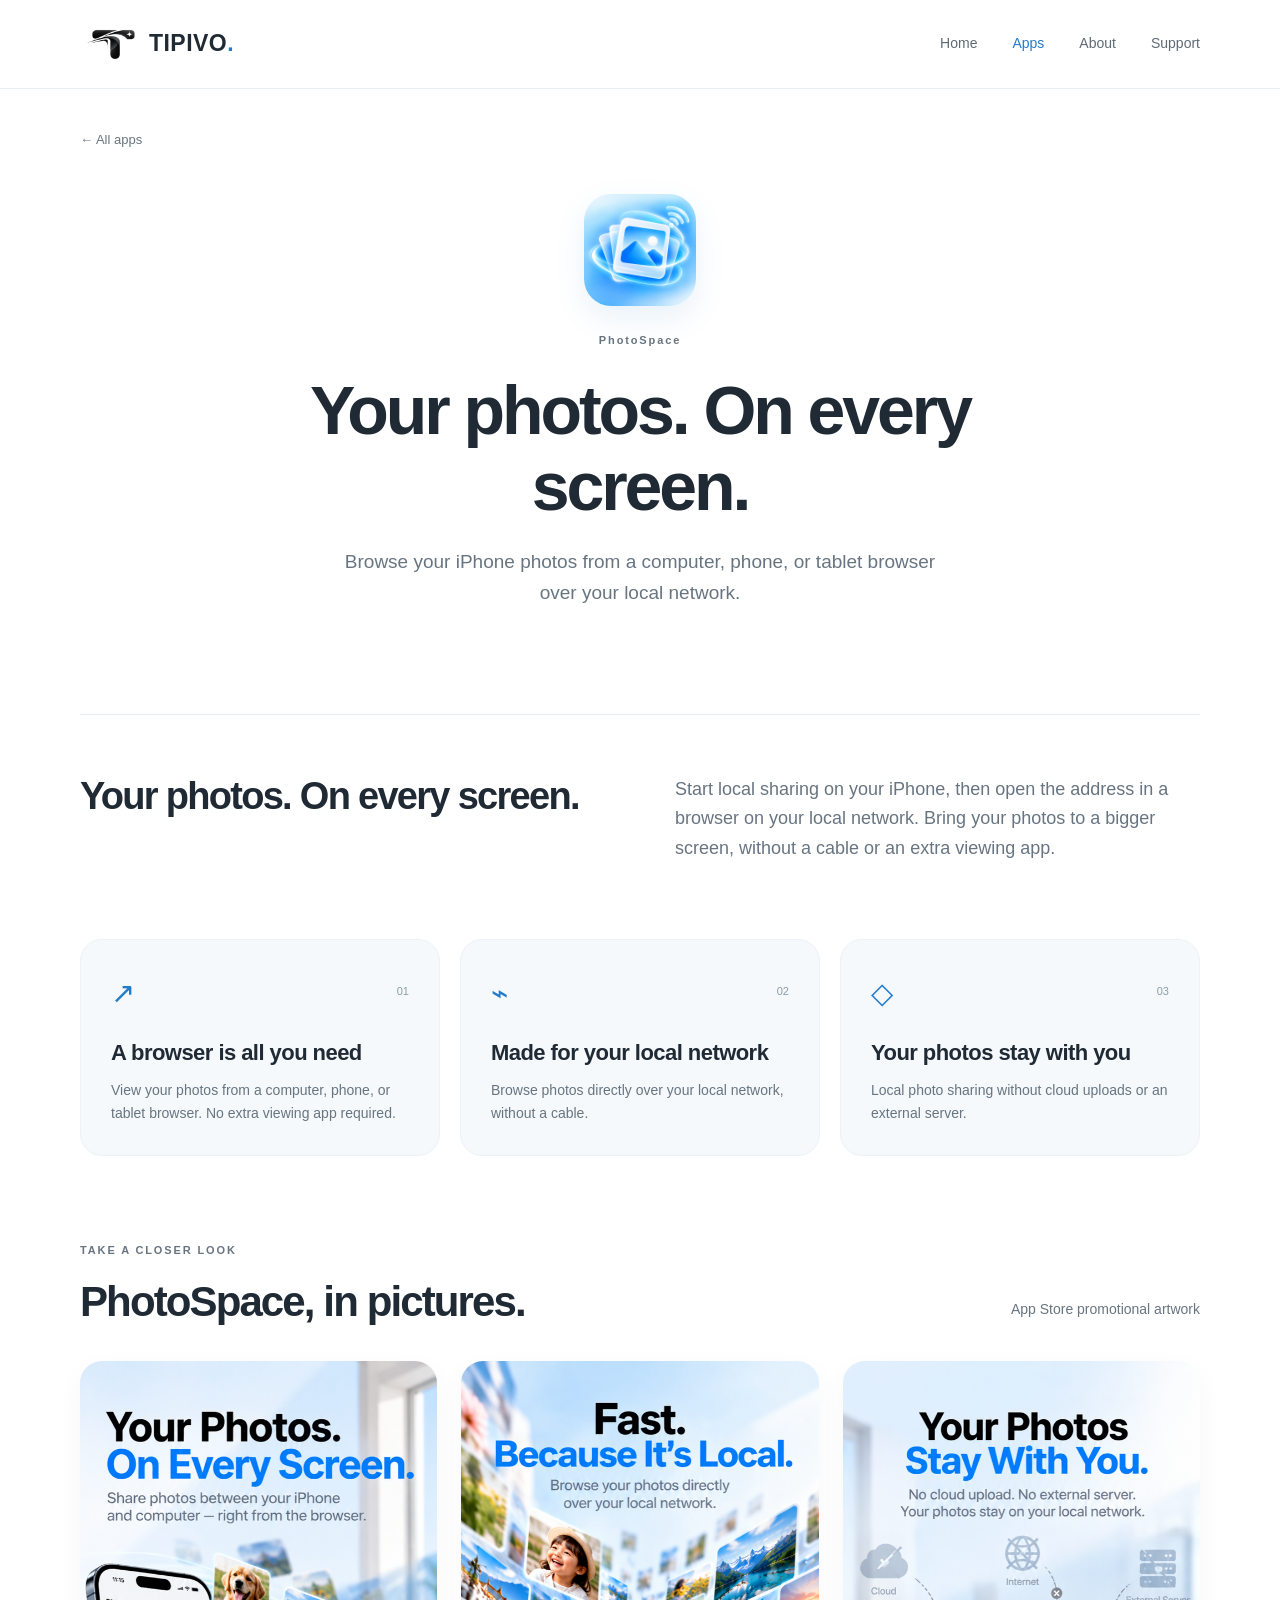
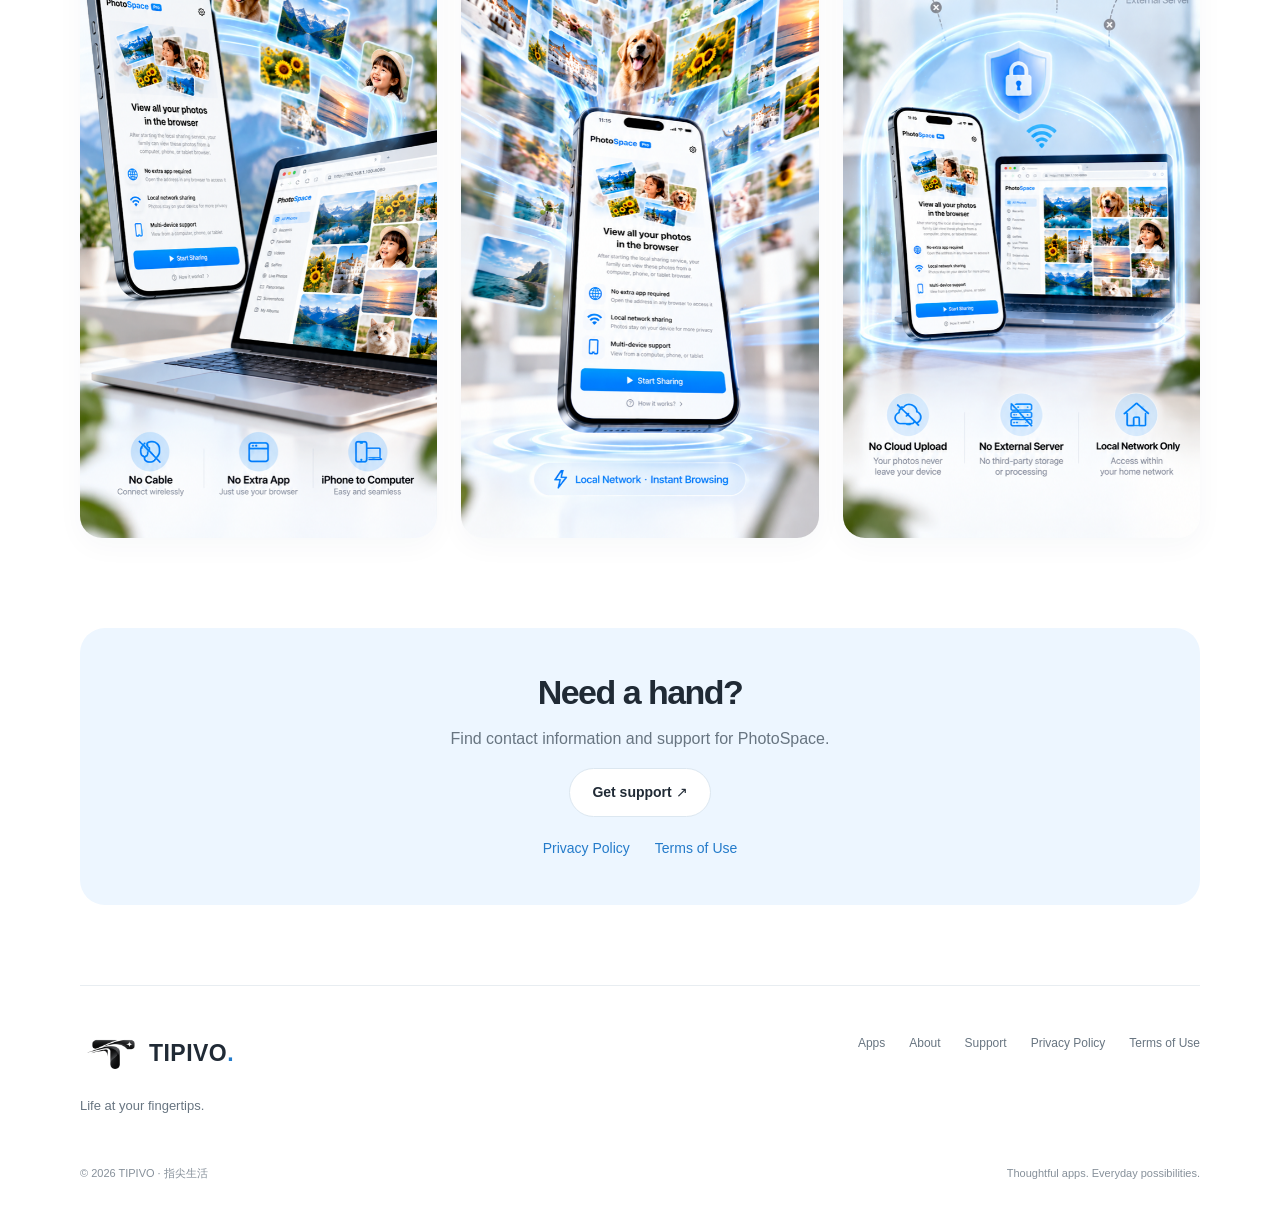
==== commit 185cb152: "[UPDATE]更新协议" ====
--- a/apps/photospace/index.html
+++ b/apps/photospace/index.html
@@ -1,3 +1,3 @@
 <!doctype html>
 <html lang="en"><head><meta charset="utf-8"><meta name="viewport" content="width=device-width, initial-scale=1"><title>PhotoSpace · TIPIVO</title><meta name="description" content="Browse your iPhone photos from a computer, phone, or tablet browser over your local network."><meta name="theme-color" content="#ffffff"><link rel="canonical" href="https://a724632952.github.io/tipivo-website/apps/photospace/index.html"><meta property="og:title" content="PhotoSpace · TIPIVO"><meta property="og:description" content="Browse your iPhone photos from a computer, phone, or tablet browser over your local network."><meta property="og:type" content="website"><link rel="icon" href="../../assets/images/tipivo-logo.png" type="image/png"><link rel="stylesheet" href="../../assets/style.css"><script src="../../assets/main.js" defer></script></head>
-<body><a class="skip" href="#main">Skip to content</a><header class="header"><div class="nav-wrap"><a class="brand" href="../../index.html" aria-label="TIPIVO home"><img class="brand-logo" src="../../assets/images/tipivo-logo.png" width="60" height="40" alt="">TIPIVO<span class="brand-dot">.</span></a><button class="menu-toggle" aria-expanded="false" aria-controls="navigation">Menu <span aria-hidden="true">☰</span></button><nav id="navigation" aria-label="Main navigation"><a href="../../index.html" >Home</a><a href="../../index.html#apps" aria-current="location">Apps</a><a href="../../about.html" >About</a><a href="../../support.html" >Support</a></nav></div></header><main id="main"><section class="product-intro container"><a class="back-link" href="../../index.html#apps">← All apps</a><img class="product-icon" src="../../assets/images/photospace-icon.png" alt="PhotoSpace app icon" width="112" height="112"><p class="eyebrow">PhotoSpace</p><h1>Your photos. On every screen.</h1><p>Browse your iPhone photos from a computer, phone, or tablet browser over your local network.</p></section><section class="product-summary container"><h2>Your photos. On every screen.</h2><p>Start local sharing on your iPhone, then open the address in a browser on your local network. Bring your photos to a bigger screen, without a cable or an extra viewing app.</p></section><section class="features container" aria-label="Features"><article><span class="feature-symbol" aria-hidden="true">↗</span><span class="feature-number">01</span><h3>A browser is all you need</h3><p>View your photos from a computer, phone, or tablet browser. No extra viewing app required.</p></article><article><span class="feature-symbol" aria-hidden="true">⌁</span><span class="feature-number">02</span><h3>Made for your local network</h3><p>Browse photos directly over your local network, without a cable.</p></article><article><span class="feature-symbol" aria-hidden="true">◇</span><span class="feature-number">03</span><h3>Your photos stay with you</h3><p>Local photo sharing without cloud uploads or an external server.</p></article></section><section class="screens container"><div class="section-heading"><div><span class="eyebrow">TAKE A CLOSER LOOK</span><h2>PhotoSpace, in pictures.</h2></div><p>App Store promotional artwork</p></div><div class="screenshot-grid"><a href="../../assets/images/photospace-screen-1.png" aria-label="View full image: PhotoSpace promotional artwork showing iPhone photos in a computer browser"><img src="../../assets/images/photospace-screen-1.png" alt="PhotoSpace promotional artwork showing iPhone photos in a computer browser" width="645" height="1400" loading="lazy"></a><a href="../../assets/images/photospace-screen-2.png" aria-label="View full image: PhotoSpace promotional artwork introducing local network photo browsing"><img src="../../assets/images/photospace-screen-2.png" alt="PhotoSpace promotional artwork introducing local network photo browsing" width="645" height="1400" loading="lazy"></a><a href="../../assets/images/photospace-screen-3.png" aria-label="View full image: PhotoSpace promotional artwork describing local sharing without cloud uploads"><img src="../../assets/images/photospace-screen-3.png" alt="PhotoSpace promotional artwork describing local sharing without cloud uploads" width="645" height="1400" loading="lazy"></a></div></section><section class="product-support container"><h2>Need a hand?</h2><p>Find contact information and support for PhotoSpace.</p><a class="button button-light" href="../../support.html">Get support ↗</a><div class="legal-links"><a class="text-link" href="../../apps/photospace/privacy.html">Privacy Policy</a><a class="text-link" href="../../apps/photospace/terms.html">Terms of Service</a></div></section></main><footer><div class="footer-top"><div><a class="brand" href="../../index.html"><img class="brand-logo" src="../../assets/images/tipivo-logo.png" width="60" height="40" alt="">TIPIVO<span class="brand-dot">.</span></a><p>Life at your fingertips.</p></div><div class="footer-links"><a class="text-link" href="../../index.html#apps">Apps</a><a class="text-link" href="../../about.html">About</a><a class="text-link" href="../../support.html">Support</a><a class="text-link" href="../../privacy.html">Privacy Policy</a><a class="text-link" href="../../terms.html">Terms of Use</a></div></div><div class="footer-bottom"><span>© 2026 TIPIVO · 指尖生活</span><span>Thoughtful apps. Everyday possibilities.</span></div></footer></body></html>+<body><a class="skip" href="#main">Skip to content</a><header class="header"><div class="nav-wrap"><a class="brand" href="../../index.html" aria-label="TIPIVO home"><img class="brand-logo" src="../../assets/images/tipivo-logo.png" width="60" height="40" alt="">TIPIVO<span class="brand-dot">.</span></a><button class="menu-toggle" aria-expanded="false" aria-controls="navigation">Menu <span aria-hidden="true">☰</span></button><nav id="navigation" aria-label="Main navigation"><a href="../../index.html" >Home</a><a href="../../index.html#apps" aria-current="location">Apps</a><a href="../../about.html" >About</a><a href="../../support.html" >Support</a></nav></div></header><main id="main"><section class="product-intro container"><a class="back-link" href="../../index.html#apps">← All apps</a><img class="product-icon" src="../../assets/images/photospace-icon.png" alt="PhotoSpace app icon" width="112" height="112"><p class="eyebrow">PhotoSpace</p><h1>Your photos. On every screen.</h1><p>Browse your iPhone photos from a computer, phone, or tablet browser over your local network.</p></section><section class="product-summary container"><h2>Your photos. On every screen.</h2><p>Start local sharing on your iPhone, then open the address in a browser on your local network. Bring your photos to a bigger screen, without a cable or an extra viewing app.</p></section><section class="features container" aria-label="Features"><article><span class="feature-symbol" aria-hidden="true">↗</span><span class="feature-number">01</span><h3>A browser is all you need</h3><p>View your photos from a computer, phone, or tablet browser. No extra viewing app required.</p></article><article><span class="feature-symbol" aria-hidden="true">⌁</span><span class="feature-number">02</span><h3>Made for your local network</h3><p>Browse photos directly over your local network, without a cable.</p></article><article><span class="feature-symbol" aria-hidden="true">◇</span><span class="feature-number">03</span><h3>Your photos stay with you</h3><p>Local photo sharing without cloud uploads or an external server.</p></article></section><section class="screens container"><div class="section-heading"><div><span class="eyebrow">TAKE A CLOSER LOOK</span><h2>PhotoSpace, in pictures.</h2></div><p>App Store promotional artwork</p></div><div class="screenshot-grid"><a href="../../assets/images/photospace-screen-1.png" aria-label="View full image: PhotoSpace promotional artwork showing iPhone photos in a computer browser"><img src="../../assets/images/photospace-screen-1.png" alt="PhotoSpace promotional artwork showing iPhone photos in a computer browser" width="645" height="1400" loading="lazy"></a><a href="../../assets/images/photospace-screen-2.png" aria-label="View full image: PhotoSpace promotional artwork introducing local network photo browsing"><img src="../../assets/images/photospace-screen-2.png" alt="PhotoSpace promotional artwork introducing local network photo browsing" width="645" height="1400" loading="lazy"></a><a href="../../assets/images/photospace-screen-3.png" aria-label="View full image: PhotoSpace promotional artwork describing local sharing without cloud uploads"><img src="../../assets/images/photospace-screen-3.png" alt="PhotoSpace promotional artwork describing local sharing without cloud uploads" width="645" height="1400" loading="lazy"></a></div></section><section class="product-support container"><h2>Need a hand?</h2><p>Find contact information and support for PhotoSpace.</p><a class="button button-light" href="../../support.html">Get support ↗</a><div class="legal-links"><a class="text-link" href="../../apps/photospace/privacy.html">Privacy Policy</a><a class="text-link" href="../../apps/photospace/terms.html">Terms of Use</a></div></section></main><footer><div class="footer-top"><div><a class="brand" href="../../index.html"><img class="brand-logo" src="../../assets/images/tipivo-logo.png" width="60" height="40" alt="">TIPIVO<span class="brand-dot">.</span></a><p>Life at your fingertips.</p></div><div class="footer-links"><a class="text-link" href="../../index.html#apps">Apps</a><a class="text-link" href="../../about.html">About</a><a class="text-link" href="../../support.html">Support</a><a class="text-link" href="../../privacy.html">Privacy Policy</a><a class="text-link" href="../../terms.html">Terms of Use</a></div></div><div class="footer-bottom"><span>© 2026 TIPIVO · 指尖生活</span><span>Thoughtful apps. Everyday possibilities.</span></div></footer></body></html>
